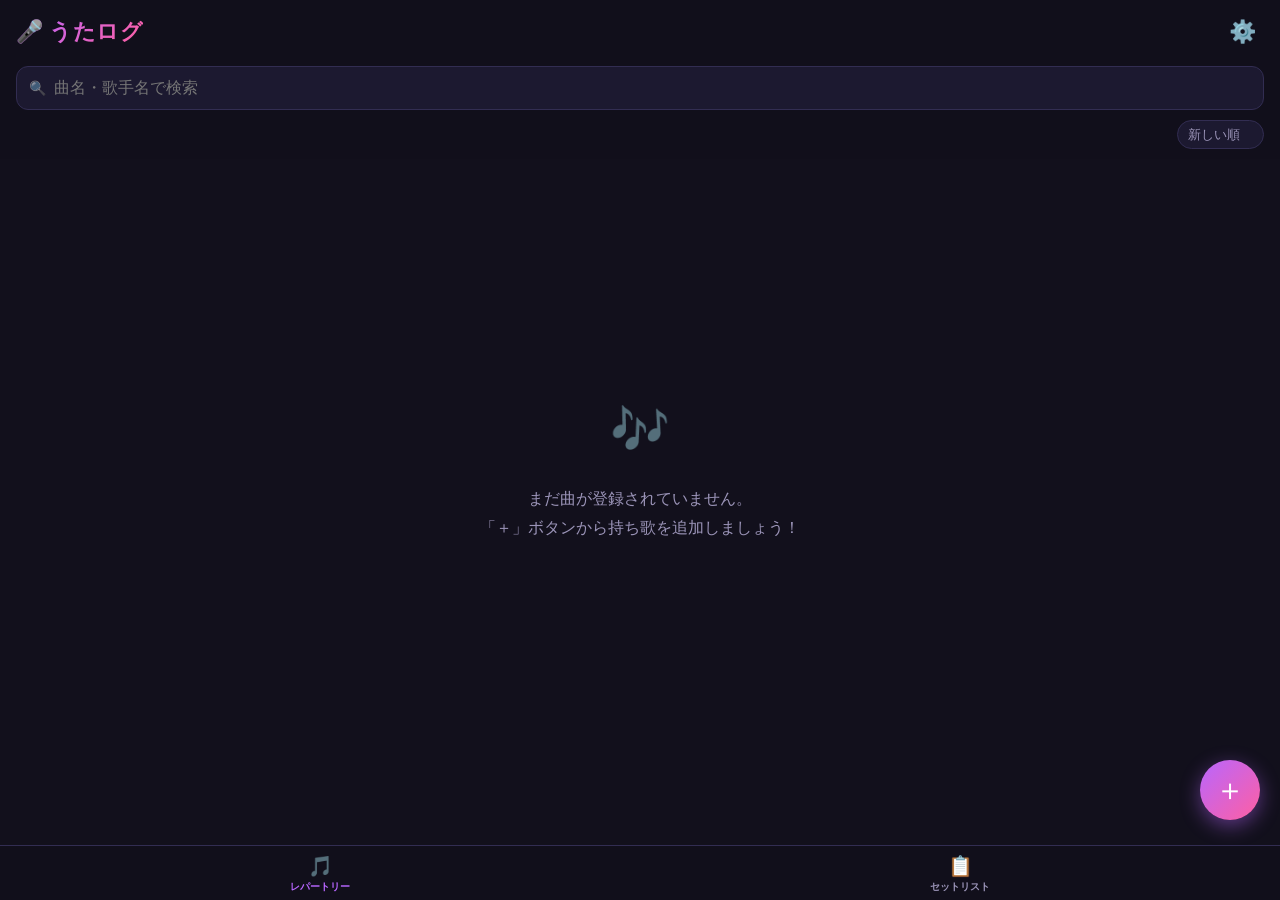
==== index.html @ e5741923 "セットリスト詳細から一覧へ戻りやすく (v4) - 詳細画面の戻るボタンを「← 一覧」のはっきりしたボタンに変更 - 下タブの「セットリスト」再タップでも一覧に戻れるように  Co-Authored-" ====
<!DOCTYPE html>
<html lang="ja">
<head>
<meta charset="UTF-8">
<meta name="viewport" content="width=device-width, initial-scale=1.0, viewport-fit=cover, user-scalable=no">
<meta name="apple-mobile-web-app-capable" content="yes">
<meta name="apple-mobile-web-app-status-bar-style" content="black-translucent">
<meta name="apple-mobile-web-app-title" content="うたログ">
<meta name="theme-color" content="#12101c">
<title>うたログ - カラオケレパートリー</title>
<link rel="manifest" href="manifest.json">
<link rel="apple-touch-icon" href="icons/icon-180.png">
<link rel="icon" href="icons/icon-180.png">
<link rel="stylesheet" href="css/style.css">
</head>
<body>

<header class="app-header">
  <h1 class="app-title"><span class="logo-mic">🎤</span>うたログ</h1>
  <button id="btnSettings" class="icon-btn" aria-label="設定">⚙️</button>
</header>

<!-- レパートリー画面 -->
<div id="listView">
  <div class="search-area">
    <div class="search-box">
      <span class="search-icon">🔍</span>
      <input type="search" id="searchInput" placeholder="曲名・歌手名で検索" autocomplete="off">
      <button id="btnClearSearch" class="clear-btn hidden" aria-label="クリア">✕</button>
    </div>
    <div class="filter-row">
      <div id="tagFilter" class="tag-scroll"></div>
      <select id="sortSelect" class="sort-select" aria-label="並び替え">
        <option value="new">新しい順</option>
        <option value="old">古い順</option>
        <option value="title">曲名順</option>
        <option value="artist">歌手名順</option>
        <option value="rating">得意順</option>
        <option value="score">スコア順</option>
        <option value="gobusata">ご無沙汰順</option>
      </select>
    </div>
  </div>

  <main id="songList" class="song-list"></main>

  <div id="emptyState" class="empty-state hidden">
    <div class="empty-icon">🎶</div>
    <p id="emptyMessage">まだ曲が登録されていません。<br>「＋」ボタンから持ち歌を追加しましょう！</p>
  </div>

  <button id="btnAdd" class="fab" aria-label="曲を追加">＋</button>
</div>

<!-- セットリスト画面 -->
<div id="setlistView" class="hidden">

  <!-- リスト一覧（YouTube再生リスト風） -->
  <div id="plListView">
    <div class="setlist-head">
      <button id="btnNewSetlist" class="settings-btn new-list-btn">＋ 新しいセットリスト</button>
    </div>
    <main id="plList" class="song-list"></main>
    <div id="plEmpty" class="empty-state hidden">
      <div class="empty-icon">📋</div>
      <p>セットリストはまだありません。<br>「＋」から作成するか、曲の 📋 から追加できます。</p>
    </div>
  </div>

  <!-- リスト詳細 -->
  <div id="plDetailView" class="hidden">
    <div class="pl-detail-head">
      <button id="btnPlBack" class="back-btn" aria-label="セットリスト一覧に戻る">← 一覧</button>
      <div class="pl-detail-title">
        <h2 id="plName"></h2>
        <span id="plSub" class="pl-sub"></span>
      </div>
      <button id="btnPlRename" class="icon-btn" aria-label="名前を変更">✏️</button>
      <button id="btnPlDelete" class="icon-btn" aria-label="リストを削除">🗑️</button>
    </div>
    <div class="setlist-actions">
      <button id="btnClearDone" class="mini-btn">✓済みをクリア</button>
      <button id="btnClearSetlist" class="mini-btn">全曲外す</button>
    </div>
    <main id="setlistList" class="song-list"></main>
    <div id="setlistEmpty" class="empty-state hidden">
      <div class="empty-icon">🎶</div>
      <p>このリストは空です。<br>レパートリーの曲の 📋 から追加しましょう。</p>
    </div>
  </div>
</div>

<!-- 下部タブバー -->
<nav class="tab-bar">
  <button id="tabList" class="tab-btn active">🎵<span>レパートリー</span></button>
  <button id="tabSetlist" class="tab-btn">📋<span>セットリスト</span><span id="setlistBadge" class="badge hidden"></span></button>
</nav>

<!-- 曲追加・編集モーダル -->
<div id="editModal" class="modal-overlay hidden">
  <div class="modal sheet">
    <div class="sheet-handle"></div>
    <div class="modal-header">
      <button id="btnCancelEdit" class="text-btn">キャンセル</button>
      <h2 id="editModalTitle">曲を追加</h2>
      <button id="btnSaveEdit" class="text-btn primary">保存</button>
    </div>
    <div class="modal-body">
      <div class="field suggest-wrap">
        <label for="inputTitle">曲名 <span class="req">必須</span></label>
        <input type="text" id="inputTitle" placeholder="曲名を入力（候補が表示されます）" autocomplete="off">
        <div id="suggestBox" class="suggest-box hidden"></div>
      </div>
      <div class="field">
        <label for="inputArtist">歌手名</label>
        <input type="text" id="inputArtist" placeholder="歌手名" autocomplete="off">
      </div>

      <div class="field">
        <label>得意キー</label>
        <div class="key-stepper">
          <button type="button" id="keyMinus" class="step-btn">−</button>
          <span id="keyValue" class="key-value">原曲</span>
          <button type="button" id="keyPlus" class="step-btn">＋</button>
          <button type="button" id="keyReset" class="text-btn small">リセット</button>
        </div>
      </div>

      <div class="field">
        <label>得意度</label>
        <div id="ratingStars" class="rating-stars">
          <button type="button" data-star="1">★</button>
          <button type="button" data-star="2">★</button>
          <button type="button" data-star="3">★</button>
        </div>
      </div>

      <div class="field">
        <label>採点スコア</label>
        <div id="bestScore" class="best-score hidden"></div>
        <div class="tag-add-row">
          <input type="number" id="inputScore" placeholder="例: 92.5" step="0.1" min="0" max="100" inputmode="decimal">
          <button type="button" id="btnAddScore" class="mini-btn">記録</button>
        </div>
        <div id="scoreHistory" class="score-history"></div>
      </div>

      <div class="field">
        <label>歌唱記録</label>
        <div class="sung-row">
          <span id="sungInfo" class="sung-info">まだ記録なし</span>
          <div class="sung-btns">
            <button type="button" id="btnSungUndo" class="mini-btn">取り消し −1</button>
            <button type="button" id="btnSungToday" class="mini-btn">今日歌った +1</button>
          </div>
        </div>
      </div>

      <div class="field">
        <label>タグ</label>
        <div id="tagPicker" class="tag-picker"></div>
        <div class="tag-add-row">
          <input type="text" id="inputNewTag" placeholder="新しいタグ" autocomplete="off">
          <button type="button" id="btnAddTag" class="mini-btn">追加</button>
        </div>
      </div>

      <div class="field">
        <label for="inputMemo">メモ</label>
        <textarea id="inputMemo" rows="3" placeholder="サビ前で息継ぎ、デンモクの番号 など"></textarea>
      </div>

      <button type="button" id="btnEditToSetlist" class="settings-btn hidden">📋 セットリストに追加…</button>
      <button type="button" id="btnDelete" class="danger-btn hidden">この曲を削除</button>
    </div>
  </div>
</div>

<!-- セットリスト選択ピッカー -->
<div id="pickerModal" class="modal-overlay hidden">
  <div class="modal sheet">
    <div class="sheet-handle"></div>
    <div class="modal-header">
      <span></span>
      <h2>セットリストに追加</h2>
      <button id="btnClosePicker" class="text-btn primary">閉じる</button>
    </div>
    <div class="modal-body">
      <div id="pickerList" class="picker-list"></div>
      <button id="btnPickerNew" class="settings-btn">＋ 新しいセットリストを作って追加</button>
      <p class="hint">タップで追加/解除できます。</p>
    </div>
  </div>
</div>

<!-- 設定モーダル -->
<div id="settingsModal" class="modal-overlay hidden">
  <div class="modal sheet">
    <div class="sheet-handle"></div>
    <div class="modal-header">
      <span></span>
      <h2>設定</h2>
      <button id="btnCloseSettings" class="text-btn primary">閉じる</button>
    </div>
    <div class="modal-body">
      <p class="stats" id="statsText"></p>
      <div class="settings-group">
        <h3>共有</h3>
        <button id="btnOpenShare" class="settings-btn">🔗 レパートリーを共有</button>
        <p class="hint">曲リストをリンクやQRコードにして友だちに渡せます（キー・タグ込み、メモとスコアは含みません）。</p>
      </div>
      <div class="settings-group">
        <h3>バックアップ</h3>
        <button id="btnExport" class="settings-btn">📤 JSONエクスポート</button>
        <button id="btnImport" class="settings-btn">📥 JSONインポート</button>
        <input type="file" id="importFile" accept=".json,application/json" class="hidden">
        <p class="hint">機種変更やバックアップ用にデータを書き出し・読み込みできます。インポートは既存データに追加されます（同じ曲名+歌手名はスキップ）。</p>
      </div>
      <div class="settings-group">
        <h3>タグの管理</h3>
        <div id="tagManager" class="tag-manager"></div>
        <p class="hint">タグをタップすると削除できます（曲からも外れます）。</p>
      </div>
    </div>
  </div>
</div>

<!-- 共有モーダル -->
<div id="shareModal" class="modal-overlay hidden">
  <div class="modal sheet">
    <div class="sheet-handle"></div>
    <div class="modal-header">
      <span></span>
      <h2>レパートリー共有</h2>
      <button id="btnCloseShare" class="text-btn primary">閉じる</button>
    </div>
    <div class="modal-body">
      <div class="field">
        <label for="shareScope">共有する範囲</label>
        <select id="shareScope" class="share-scope">
          <option value="all">全曲</option>
          <option value="filtered">今の絞り込み結果</option>
        </select>
      </div>
      <button id="btnMakeShare" class="settings-btn">🔗 共有リンクを作成</button>
      <div id="shareResult" class="hidden">
        <textarea id="shareUrl" class="share-url" rows="3" readonly></textarea>
        <button id="btnCopyShare" class="settings-btn">📋 リンクをコピー</button>
        <button id="btnNativeShare" class="settings-btn hidden">📱 共有…（LINE・メール等）</button>
        <div id="qrBox" class="qr-box"></div>
      </div>
    </div>
  </div>
</div>

<!-- 共有受け取りモーダル -->
<div id="receiveModal" class="modal-overlay hidden">
  <div class="modal sheet">
    <div class="sheet-handle"></div>
    <div class="modal-header">
      <button id="btnCloseReceive" class="text-btn">閉じる</button>
      <h2>共有されたリスト</h2>
      <button id="btnImportReceive" class="text-btn primary">取り込む</button>
    </div>
    <div class="modal-body">
      <p class="stats" id="receiveInfo"></p>
      <div id="receiveList" class="receive-list"></div>
      <p class="hint">「取り込む」で自分のレパートリーに追加されます（同じ曲名+歌手名はスキップ）。</p>
    </div>
  </div>
</div>

<div id="toast" class="toast hidden"></div>

<script src="js/vendor/qrcode.min.js"></script>
<script src="js/db.js"></script>
<script src="js/itunes.js"></script>
<script src="js/app.js"></script>
</body>
</html>
---- css/style.css ----
:root {
  --bg: #12101c;
  --bg-elev: #1c1930;
  --bg-elev2: #262242;
  --text: #f0edfa;
  --text-dim: #9b94b8;
  --accent: #b866ff;
  --accent2: #ff5fa2;
  --accent-grad: linear-gradient(135deg, #b866ff, #ff5fa2);
  --border: #322d52;
  --danger: #ff5f6b;
  --radius: 14px;
  --safe-top: env(safe-area-inset-top, 0px);
  --safe-bottom: env(safe-area-inset-bottom, 0px);
}

* { box-sizing: border-box; margin: 0; padding: 0; -webkit-tap-highlight-color: transparent; }

html, body {
  background: var(--bg);
  color: var(--text);
  font-family: -apple-system, BlinkMacSystemFont, "Hiragino Sans", "Noto Sans JP", sans-serif;
  overscroll-behavior-y: none;
}

.hidden { display: none !important; }

/* ---------- ヘッダー ---------- */
.app-header {
  position: sticky;
  top: 0;
  z-index: 20;
  display: flex;
  align-items: center;
  justify-content: space-between;
  padding: calc(10px + var(--safe-top)) 16px 8px;
  background: rgba(18, 16, 28, 0.92);
  backdrop-filter: blur(12px);
  -webkit-backdrop-filter: blur(12px);
}

.app-title {
  font-size: 22px;
  font-weight: 800;
  background: var(--accent-grad);
  -webkit-background-clip: text;
  background-clip: text;
  -webkit-text-fill-color: transparent;
  letter-spacing: 0.02em;
}

.logo-mic { -webkit-text-fill-color: initial; margin-right: 6px; }

.icon-btn {
  background: none;
  border: none;
  font-size: 22px;
  min-width: 44px;
  min-height: 44px;
  cursor: pointer;
}

/* ---------- 検索エリア ---------- */
.search-area {
  position: sticky;
  top: calc(52px + var(--safe-top));
  z-index: 19;
  padding: 4px 16px 10px;
  background: rgba(18, 16, 28, 0.92);
  backdrop-filter: blur(12px);
  -webkit-backdrop-filter: blur(12px);
}

.search-box {
  display: flex;
  align-items: center;
  background: var(--bg-elev);
  border: 1px solid var(--border);
  border-radius: 12px;
  padding: 0 12px;
}

.search-icon { font-size: 14px; opacity: 0.6; }

.search-box input {
  flex: 1;
  background: none;
  border: none;
  outline: none;
  color: var(--text);
  font-size: 16px;
  padding: 12px 8px;
  min-width: 0;
}
.search-box input::-webkit-search-cancel-button { display: none; }

.clear-btn {
  background: var(--bg-elev2);
  border: none;
  color: var(--text-dim);
  border-radius: 50%;
  width: 24px;
  height: 24px;
  font-size: 12px;
  cursor: pointer;
}

.filter-row {
  display: flex;
  align-items: center;
  gap: 8px;
  margin-top: 10px;
}

.tag-scroll {
  flex: 1;
  display: flex;
  gap: 6px;
  overflow-x: auto;
  scrollbar-width: none;
  padding-bottom: 2px;
}
.tag-scroll::-webkit-scrollbar { display: none; }

.tag-chip {
  flex-shrink: 0;
  background: var(--bg-elev);
  border: 1px solid var(--border);
  color: var(--text-dim);
  border-radius: 999px;
  padding: 6px 14px;
  font-size: 13px;
  cursor: pointer;
  white-space: nowrap;
  transition: all 0.15s;
}

.tag-chip.active {
  background: var(--accent-grad);
  border-color: transparent;
  color: #fff;
  font-weight: 700;
}

.sort-select {
  flex-shrink: 0;
  background: var(--bg-elev);
  border: 1px solid var(--border);
  color: var(--text-dim);
  border-radius: 999px;
  padding: 6px 10px;
  font-size: 13px;
  outline: none;
  -webkit-appearance: none;
  appearance: none;
}

/* ---------- 曲リスト ---------- */
.song-list {
  padding: 8px 16px calc(160px + var(--safe-bottom));
  display: flex;
  flex-direction: column;
  gap: 10px;
}

.song-card {
  display: flex;
  gap: 12px;
  background: var(--bg-elev);
  border: 1px solid var(--border);
  border-radius: var(--radius);
  padding: 12px;
  cursor: pointer;
  transition: transform 0.1s;
}
.song-card:active { transform: scale(0.98); }

.song-art {
  width: 56px;
  height: 56px;
  border-radius: 10px;
  flex-shrink: 0;
  object-fit: cover;
  background: var(--bg-elev2);
}

.song-art.placeholder {
  display: flex;
  align-items: center;
  justify-content: center;
  font-size: 24px;
}

.song-info { flex: 1; min-width: 0; }

.song-title-row {
  display: flex;
  align-items: baseline;
  gap: 8px;
}

.song-title {
  font-size: 16px;
  font-weight: 700;
  overflow: hidden;
  text-overflow: ellipsis;
  white-space: nowrap;
}

.song-artist {
  font-size: 13px;
  color: var(--text-dim);
  overflow: hidden;
  text-overflow: ellipsis;
  white-space: nowrap;
  margin-top: 2px;
}

.song-meta {
  display: flex;
  align-items: center;
  flex-wrap: wrap;
  gap: 6px;
  margin-top: 7px;
}

.key-badge {
  background: var(--bg-elev2);
  color: var(--accent);
  border-radius: 6px;
  padding: 2px 8px;
  font-size: 12px;
  font-weight: 700;
}

.rating-badge { color: #ffcf5f; font-size: 12px; letter-spacing: 1px; }

.mini-tag {
  background: rgba(184, 102, 255, 0.14);
  color: var(--accent);
  border-radius: 999px;
  padding: 2px 9px;
  font-size: 11px;
}

.memo-mark { font-size: 12px; opacity: 0.7; }

.song-tags {
  display: flex;
  flex-wrap: wrap;
  gap: 6px;
  margin-top: 6px;
}

/* ---------- 空状態 ---------- */
.empty-state {
  text-align: center;
  padding: 60px 30px;
  color: var(--text-dim);
  line-height: 1.8;
}
.empty-icon { font-size: 48px; margin-bottom: 12px; }

/* ---------- FAB ---------- */
.fab {
  position: fixed;
  right: 20px;
  bottom: calc(80px + var(--safe-bottom));
  width: 60px;
  height: 60px;
  border-radius: 50%;
  border: none;
  background: var(--accent-grad);
  color: #fff;
  font-size: 30px;
  font-weight: 400;
  cursor: pointer;
  box-shadow: 0 6px 20px rgba(184, 102, 255, 0.45);
  z-index: 25;
  transition: transform 0.1s;
}
.fab:active { transform: scale(0.92); }

/* ---------- モーダル ---------- */
.modal-overlay {
  position: fixed;
  inset: 0;
  background: rgba(0, 0, 0, 0.6);
  z-index: 50;
  display: flex;
  align-items: flex-end;
  justify-content: center;
}

.modal.sheet {
  width: 100%;
  max-width: 560px;
  max-height: 92vh;
  max-height: 92dvh;
  background: var(--bg-elev);
  border-radius: 20px 20px 0 0;
  display: flex;
  flex-direction: column;
  animation: slideUp 0.25s ease-out;
}

@keyframes slideUp {
  from { transform: translateY(40px); opacity: 0; }
  to { transform: translateY(0); opacity: 1; }
}

.sheet-handle {
  width: 40px;
  height: 4px;
  background: var(--border);
  border-radius: 2px;
  margin: 10px auto 0;
  flex-shrink: 0;
}

.modal-header {
  display: grid;
  grid-template-columns: 1fr auto 1fr;
  align-items: center;
  padding: 10px 16px;
  flex-shrink: 0;
}
.modal-header h2 { font-size: 16px; font-weight: 700; text-align: center; }
.modal-header > :first-child { justify-self: start; }
.modal-header > :last-child { justify-self: end; }

.text-btn {
  background: none;
  border: none;
  color: var(--text-dim);
  font-size: 15px;
  padding: 8px;
  min-height: 44px;
  cursor: pointer;
}
.text-btn.primary { color: var(--accent); font-weight: 700; }
.text-btn.small { font-size: 13px; min-height: 32px; }

.modal-body {
  overflow-y: auto;
  padding: 4px 20px calc(30px + var(--safe-bottom));
  -webkit-overflow-scrolling: touch;
}

.field { margin-bottom: 18px; position: relative; }

.field label {
  display: block;
  font-size: 13px;
  font-weight: 700;
  color: var(--text-dim);
  margin-bottom: 7px;
}

.req {
  font-size: 10px;
  color: var(--accent2);
  border: 1px solid var(--accent2);
  border-radius: 4px;
  padding: 1px 4px;
  margin-left: 4px;
  vertical-align: 1px;
}

.field input[type="text"], .field textarea {
  width: 100%;
  background: var(--bg);
  border: 1px solid var(--border);
  border-radius: 10px;
  color: var(--text);
  font-size: 16px;
  padding: 12px;
  outline: none;
  font-family: inherit;
  resize: none;
}
.field input:focus, .field textarea:focus { border-color: var(--accent); }

/* サジェスト */
.suggest-wrap { position: relative; }
.suggest-box {
  position: absolute;
  left: 0;
  right: 0;
  top: 100%;
  margin-top: 4px;
  background: var(--bg-elev2);
  border: 1px solid var(--border);
  border-radius: 10px;
  overflow: hidden;
  z-index: 10;
  max-height: 240px;
  overflow-y: auto;
  box-shadow: 0 8px 24px rgba(0, 0, 0, 0.5);
}

.suggest-item {
  display: flex;
  align-items: center;
  gap: 10px;
  padding: 9px 12px;
  cursor: pointer;
  border-bottom: 1px solid var(--border);
}
.suggest-item:last-child { border-bottom: none; }
.suggest-item:active { background: var(--bg-elev); }

.suggest-art {
  width: 38px;
  height: 38px;
  border-radius: 6px;
  flex-shrink: 0;
  background: var(--bg);
}

.suggest-text { min-width: 0; }
.suggest-title {
  font-size: 14px;
  font-weight: 600;
  overflow: hidden;
  text-overflow: ellipsis;
  white-space: nowrap;
}
.suggest-artist {
  font-size: 12px;
  color: var(--text-dim);
  overflow: hidden;
  text-overflow: ellipsis;
  white-space: nowrap;
}

.suggest-note {
  padding: 8px 12px;
  font-size: 12px;
  color: var(--text-dim);
  text-align: center;
}

/* キー ステッパー */
.key-stepper {
  display: flex;
  align-items: center;
  gap: 12px;
}

.step-btn {
  width: 44px;
  height: 44px;
  border-radius: 50%;
  border: 1px solid var(--border);
  background: var(--bg);
  color: var(--accent);
  font-size: 22px;
  cursor: pointer;
}
.step-btn:active { background: var(--bg-elev2); }

.key-value {
  min-width: 64px;
  text-align: center;
  font-size: 18px;
  font-weight: 800;
  color: var(--accent);
}

/* 得意度 */
.rating-stars { display: flex; gap: 4px; }
.rating-stars button {
  background: none;
  border: none;
  font-size: 28px;
  color: var(--border);
  cursor: pointer;
  min-width: 44px;
  min-height: 44px;
}
.rating-stars button.on { color: #ffcf5f; }

/* タグピッカー */
.tag-picker {
  display: flex;
  flex-wrap: wrap;
  gap: 8px;
  margin-bottom: 10px;
}

.tag-picker .tag-chip { font-size: 14px; padding: 8px 16px; }

.tag-add-row { display: flex; gap: 8px; }
.tag-add-row input {
  flex: 1;
  background: var(--bg);
  border: 1px solid var(--border);
  border-radius: 10px;
  color: var(--text);
  font-size: 16px;
  padding: 10px 12px;
  outline: none;
  min-width: 0;
}

.mini-btn {
  background: var(--bg-elev2);
  border: 1px solid var(--border);
  color: var(--accent);
  border-radius: 10px;
  padding: 0 18px;
  font-size: 14px;
  font-weight: 700;
  cursor: pointer;
  min-height: 44px;
}

.danger-btn {
  width: 100%;
  background: rgba(255, 95, 107, 0.12);
  border: 1px solid rgba(255, 95, 107, 0.4);
  color: var(--danger);
  border-radius: 12px;
  padding: 14px;
  font-size: 15px;
  font-weight: 700;
  cursor: pointer;
  margin-top: 8px;
}

/* ---------- 設定 ---------- */
.stats {
  text-align: center;
  color: var(--text-dim);
  font-size: 14px;
  margin-bottom: 18px;
}

.settings-group { margin-bottom: 24px; }
.settings-group h3 {
  font-size: 13px;
  color: var(--text-dim);
  margin-bottom: 10px;
}

.settings-btn {
  display: block;
  width: 100%;
  background: var(--bg);
  border: 1px solid var(--border);
  color: var(--text);
  border-radius: 12px;
  padding: 14px;
  font-size: 15px;
  text-align: left;
  cursor: pointer;
  margin-bottom: 8px;
}
.settings-btn:active { background: var(--bg-elev2); }

.hint { font-size: 12px; color: var(--text-dim); line-height: 1.6; }

.tag-manager {
  display: flex;
  flex-wrap: wrap;
  gap: 8px;
  margin-bottom: 8px;
}

/* ---------- タブバー ---------- */
.tab-bar {
  position: fixed;
  left: 0;
  right: 0;
  bottom: 0;
  z-index: 30;
  display: flex;
  background: rgba(18, 16, 28, 0.95);
  backdrop-filter: blur(12px);
  -webkit-backdrop-filter: blur(12px);
  border-top: 1px solid var(--border);
  padding-bottom: var(--safe-bottom);
}

.tab-btn {
  position: relative;
  flex: 1;
  background: none;
  border: none;
  color: var(--text-dim);
  font-size: 20px;
  padding: 8px 0 6px;
  cursor: pointer;
  display: flex;
  flex-direction: column;
  align-items: center;
  gap: 2px;
  min-height: 52px;
}
.tab-btn span { font-size: 10px; font-weight: 700; }
.tab-btn.active { color: var(--accent); }

.badge {
  position: absolute;
  top: 4px;
  right: calc(50% - 26px);
  background: var(--accent2);
  color: #fff;
  font-size: 10px;
  font-weight: 800;
  border-radius: 999px;
  min-width: 16px;
  height: 16px;
  line-height: 16px;
  padding: 0 4px;
}

/* ---------- セットリスト ---------- */
.setlist-head { padding: 12px 16px 0; }
.setlist-head .hint { text-align: center; margin-bottom: 10px; }
.setlist-actions { display: flex; gap: 8px; justify-content: center; padding-top: 4px; }

.new-list-btn { margin: 0 0 4px; }

/* リスト一覧（YouTube再生リスト風） */
.pl-row {
  display: flex;
  align-items: center;
  gap: 12px;
  background: var(--bg-elev);
  border: 1px solid var(--border);
  border-radius: var(--radius);
  padding: 10px 12px;
  cursor: pointer;
  width: 100%;
  text-align: left;
  color: var(--text);
  font-family: inherit;
}
.pl-row:active { background: var(--bg-elev2); }

.pl-thumb {
  position: relative;
  width: 100px;
  height: 64px;
  flex-shrink: 0;
  border-radius: 10px;
  overflow: hidden;
  background: var(--bg-elev2);
}
.pl-thumb img {
  width: 100%;
  height: 100%;
  object-fit: cover;
}
.pl-thumb-ph {
  width: 100%;
  height: 100%;
  display: flex;
  align-items: center;
  justify-content: center;
  font-size: 26px;
  opacity: 0.6;
}
.pl-count {
  position: absolute;
  right: 4px;
  bottom: 4px;
  background: rgba(0, 0, 0, 0.75);
  color: #fff;
  font-size: 11px;
  font-weight: 700;
  border-radius: 6px;
  padding: 2px 6px;
}

.pl-meta { flex: 1; min-width: 0; }
.pl-name {
  font-size: 15px;
  font-weight: 700;
  overflow: hidden;
  text-overflow: ellipsis;
  white-space: nowrap;
}
.pl-sub {
  font-size: 12px;
  color: var(--text-dim);
  margin-top: 3px;
  overflow: hidden;
  text-overflow: ellipsis;
  white-space: nowrap;
}
.pl-progress {
  height: 4px;
  background: var(--bg-elev2);
  border-radius: 2px;
  margin-top: 8px;
  overflow: hidden;
}
.pl-progress-bar {
  height: 100%;
  background: var(--accent-grad);
  border-radius: 2px;
}
.pl-chevron {
  flex-shrink: 0;
  color: var(--text-dim);
  font-size: 20px;
}

/* リスト詳細ヘッダー */
.pl-detail-head {
  display: flex;
  align-items: center;
  gap: 8px;
  padding: 10px 12px 0;
}
.back-btn {
  flex-shrink: 0;
  background: var(--bg-elev);
  border: 1px solid var(--border);
  border-radius: 999px;
  color: var(--accent);
  font-size: 14px;
  font-weight: 700;
  padding: 8px 14px;
  min-height: 40px;
  cursor: pointer;
}
.back-btn:active { background: var(--bg-elev2); }
.pl-detail-title { flex: 1; min-width: 0; }
.pl-detail-title h2 {
  font-size: 17px;
  font-weight: 700;
  overflow: hidden;
  text-overflow: ellipsis;
  white-space: nowrap;
}
.pl-detail-title .pl-sub { margin-top: 1px; display: block; }

/* セットリスト選択ピッカー */
.picker-list { margin-bottom: 12px; }
.picker-row {
  display: flex;
  align-items: center;
  gap: 12px;
  width: 100%;
  background: var(--bg);
  border: 1px solid var(--border);
  border-radius: 10px;
  padding: 12px 14px;
  margin-bottom: 8px;
  color: var(--text);
  font-size: 15px;
  font-family: inherit;
  cursor: pointer;
  text-align: left;
}
.picker-row.on {
  border-color: var(--accent);
  background: rgba(184, 102, 255, 0.12);
}
.picker-check {
  width: 24px;
  height: 24px;
  flex-shrink: 0;
  border-radius: 50%;
  border: 2px solid var(--border);
  display: flex;
  align-items: center;
  justify-content: center;
  font-size: 13px;
  color: #fff;
}
.picker-row.on .picker-check {
  background: var(--accent-grad);
  border-color: transparent;
}
.picker-name {
  flex: 1;
  min-width: 0;
  overflow: hidden;
  text-overflow: ellipsis;
  white-space: nowrap;
}
.picker-count {
  flex-shrink: 0;
  color: var(--text-dim);
  font-size: 12px;
}

.sl-item {
  display: flex;
  align-items: center;
  gap: 10px;
  background: var(--bg-elev);
  border: 1px solid var(--border);
  border-radius: var(--radius);
  padding: 10px 12px;
}

.sl-item.done { opacity: 0.55; }
.sl-item.done .song-title { text-decoration: line-through; }

.sl-check {
  width: 34px;
  height: 34px;
  flex-shrink: 0;
  border-radius: 50%;
  border: 2px solid var(--border);
  background: var(--bg);
  color: #fff;
  font-size: 16px;
  cursor: pointer;
}
.sl-check.on {
  background: var(--accent-grad);
  border-color: transparent;
}

.sl-info { flex: 1; min-width: 0; cursor: pointer; }
.sl-info .song-title {
  font-size: 15px;
  overflow: hidden;
  text-overflow: ellipsis;
  white-space: nowrap;
}

.sl-btns { display: flex; gap: 2px; flex-shrink: 0; }
.sl-btns button {
  background: none;
  border: none;
  color: var(--text-dim);
  font-size: 16px;
  width: 32px;
  height: 40px;
  cursor: pointer;
}
.sl-remove { color: var(--danger) !important; }

.sl-quick {
  align-self: center;
  flex-shrink: 0;
  width: 40px;
  height: 40px;
  border-radius: 10px;
  border: 1px solid var(--border);
  background: var(--bg);
  font-size: 17px;
  cursor: pointer;
  opacity: 0.55;
}
.sl-quick.on {
  opacity: 1;
  border-color: var(--accent);
  background: rgba(184, 102, 255, 0.16);
  box-shadow: 0 0 0 1px var(--accent) inset;
}

/* ---------- スコア ---------- */
.score-badge {
  background: rgba(255, 207, 95, 0.12);
  color: #ffcf5f;
  border-radius: 6px;
  padding: 2px 8px;
  font-size: 12px;
  font-weight: 700;
}

.best-score {
  background: rgba(255, 207, 95, 0.1);
  border: 1px solid rgba(255, 207, 95, 0.3);
  color: #ffcf5f;
  border-radius: 10px;
  padding: 8px 12px;
  font-size: 14px;
  margin-bottom: 8px;
}
.best-score strong { font-size: 18px; }

.tag-add-row input[type="number"] {
  flex: 1;
  background: var(--bg);
  border: 1px solid var(--border);
  border-radius: 10px;
  color: var(--text);
  font-size: 16px;
  padding: 10px 12px;
  outline: none;
  min-width: 0;
}

.score-history { margin-top: 8px; }
.score-row {
  display: flex;
  align-items: center;
  gap: 12px;
  padding: 6px 4px;
  border-bottom: 1px solid var(--border);
  font-size: 14px;
}
.score-row:last-child { border-bottom: none; }
.score-date { flex: 1; color: var(--text-dim); font-size: 12px; }
.score-del {
  background: none;
  border: none;
  color: var(--text-dim);
  cursor: pointer;
  font-size: 13px;
  padding: 4px 8px;
}

.sung-row {
  display: flex;
  align-items: center;
  justify-content: space-between;
  gap: 10px;
}
.sung-info { font-size: 14px; color: var(--text-dim); }
.sung-btns { display: flex; gap: 8px; flex-shrink: 0; }
.sung-btns .mini-btn:disabled { opacity: 0.4; cursor: default; }

/* ---------- 共有 ---------- */
.share-scope {
  width: 100%;
  background: var(--bg);
  border: 1px solid var(--border);
  border-radius: 10px;
  color: var(--text);
  font-size: 16px;
  padding: 12px;
  outline: none;
}

.share-url {
  width: 100%;
  background: var(--bg);
  border: 1px solid var(--border);
  border-radius: 10px;
  color: var(--text-dim);
  font-size: 11px;
  padding: 10px;
  margin: 12px 0 8px;
  word-break: break-all;
  resize: none;
}

.qr-box {
  text-align: center;
  margin-top: 12px;
}
.qr-box img {
  background: #fff;
  padding: 12px;
  border-radius: 12px;
  max-width: 220px;
  width: 100%;
  image-rendering: pixelated;
}
.qr-box .hint { margin-top: 8px; }

.receive-list {
  max-height: 40vh;
  overflow-y: auto;
  border: 1px solid var(--border);
  border-radius: 10px;
  margin-bottom: 12px;
}
.receive-row {
  display: flex;
  justify-content: space-between;
  gap: 10px;
  padding: 8px 12px;
  border-bottom: 1px solid var(--border);
  font-size: 14px;
}
.receive-row:last-child { border-bottom: none; }
.receive-title {
  overflow: hidden;
  text-overflow: ellipsis;
  white-space: nowrap;
}
.receive-artist {
  color: var(--text-dim);
  font-size: 12px;
  flex-shrink: 0;
  max-width: 40%;
  overflow: hidden;
  text-overflow: ellipsis;
  white-space: nowrap;
}

/* ---------- トースト ---------- */
.toast {
  position: fixed;
  left: 50%;
  bottom: calc(100px + var(--safe-bottom));
  transform: translateX(-50%);
  background: var(--bg-elev2);
  border: 1px solid var(--border);
  color: var(--text);
  border-radius: 999px;
  padding: 10px 22px;
  font-size: 14px;
  z-index: 100;
  box-shadow: 0 4px 16px rgba(0, 0, 0, 0.4);
  animation: toastIn 0.2s ease-out;
  max-width: 86vw;
  text-align: center;
}

@keyframes toastIn {
  from { opacity: 0; transform: translate(-50%, 8px); }
  to { opacity: 1; transform: translate(-50%, 0); }
}
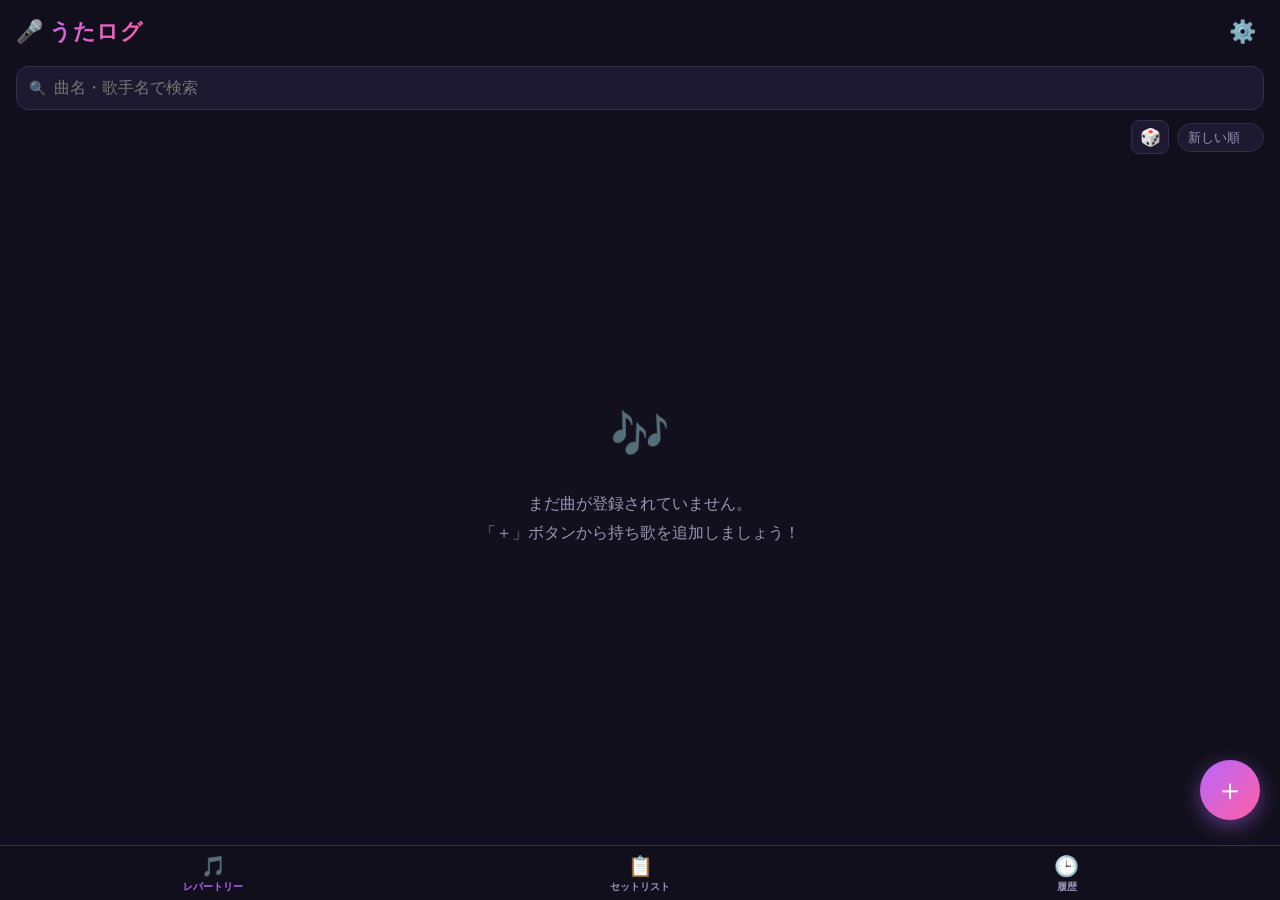
==== commit e65b6794: "履歴タブ・スコアグラフ・ルーレット・YouTubeリンク・かぶりチェック・覚え中フラグ (v10) Co-Authored-By: Claude Opus 4.7 <noreply@anthropic" ====
--- a/index.html
+++ b/index.html
@@ -30,6 +30,7 @@
     </div>
     <div class="filter-row">
       <div id="tagFilter" class="tag-scroll"></div>
+      <button id="btnRoulette" class="dice-btn" aria-label="おまかせ選曲">🎲</button>
       <select id="sortSelect" class="sort-select" aria-label="並び替え">
         <option value="new">新しい順</option>
         <option value="old">古い順</option>
@@ -90,10 +91,20 @@
   </div>
 </div>
 
+<!-- 履歴画面 -->
+<div id="historyView" class="hidden">
+  <main id="historyList" class="history-list"></main>
+  <div id="historyEmpty" class="empty-state hidden">
+    <div class="empty-icon">🕒</div>
+    <p>歌った記録はまだありません。<br>セットリストの✓や「今日歌った +1」で記録されます。</p>
+  </div>
+</div>
+
 <!-- 下部タブバー -->
 <nav class="tab-bar">
   <button id="tabList" class="tab-btn active">🎵<span>レパートリー</span></button>
   <button id="tabSetlist" class="tab-btn">📋<span>セットリスト</span><span id="setlistBadge" class="badge hidden"></span></button>
+  <button id="tabHistory" class="tab-btn">🕒<span>履歴</span></button>
 </nav>
 
 <!-- 曲追加・編集モーダル -->
@@ -111,9 +122,10 @@
         <input type="text" id="inputTitle" placeholder="曲名を入力（候補が表示されます）" autocomplete="off">
         <div id="suggestBox" class="suggest-box hidden"></div>
       </div>
-      <div class="field">
+      <div class="field suggest-wrap">
         <label for="inputArtist">歌手名</label>
-        <input type="text" id="inputArtist" placeholder="歌手名" autocomplete="off">
+        <input type="text" id="inputArtist" placeholder="歌手名（候補が表示されます）" autocomplete="off">
+        <div id="suggestBoxArtist" class="suggest-box hidden"></div>
       </div>
 
       <div class="field">
@@ -127,6 +139,11 @@
       </div>
 
       <div class="field">
+        <label>ステータス</label>
+        <button type="button" id="btnPracticing" class="practice-toggle">📖 覚え中（練習中の曲）</button>
+      </div>
+
+      <div class="field">
         <label>得意度</label>
         <div id="ratingStars" class="rating-stars">
           <button type="button" data-star="1">★</button>
@@ -138,6 +155,7 @@
       <div class="field">
         <label>採点スコア</label>
         <div id="bestScore" class="best-score hidden"></div>
+        <div id="scoreChart" class="score-chart hidden"></div>
         <div class="tag-add-row">
           <input type="number" id="inputScore" placeholder="例: 92.5" step="0.1" min="0" max="100" inputmode="decimal">
           <button type="button" id="btnAddScore" class="mini-btn">記録</button>
@@ -170,6 +188,7 @@
         <textarea id="inputMemo" rows="3" placeholder="サビ前で息継ぎ、デンモクの番号 など"></textarea>
       </div>
 
+      <button type="button" id="btnYoutube" class="settings-btn">▶️ YouTubeで練習動画を探す</button>
       <button type="button" id="btnEditToSetlist" class="settings-btn hidden">📋 セットリストに追加…</button>
       <button type="button" id="btnDelete" class="danger-btn hidden">この曲を削除</button>
     </div>
@@ -189,6 +208,23 @@
       <div id="pickerList" class="picker-list"></div>
       <button id="btnPickerNew" class="settings-btn">＋ 新しいセットリストを作って追加</button>
       <p class="hint">タップで追加/解除できます。</p>
+    </div>
+  </div>
+</div>
+
+<!-- おまかせ選曲ルーレット -->
+<div id="rouletteModal" class="modal-overlay hidden">
+  <div class="modal sheet">
+    <div class="sheet-handle"></div>
+    <div class="modal-header">
+      <span></span>
+      <h2>🎲 おまかせ選曲</h2>
+      <button id="btnRouletteClose" class="text-btn primary">閉じる</button>
+    </div>
+    <div class="modal-body">
+      <div id="rouletteResult" class="roulette-result"></div>
+      <button id="btnSpinAgain" class="settings-btn">🎲 もう一回</button>
+      <p class="hint">今の検索・タグ絞り込みの中から選ばれます。曲をタップすると編集画面が開きます。</p>
     </div>
   </div>
 </div>
--- a/css/style.css
+++ b/css/style.css
@@ -394,9 +394,37 @@
   border-radius: 10px;
   overflow: hidden;
   z-index: 10;
-  max-height: 240px;
+  display: flex;
+  align-items: stretch;
+  box-shadow: 0 8px 24px rgba(0, 0, 0, 0.5);
+}
+
+.suggest-arrows {
+  display: flex;
+  flex-direction: column;
+  flex-shrink: 0;
+  border-right: 1px solid var(--border);
+}
+.suggest-arrows button {
+  flex: 1;
+  width: 42px;
+  min-height: 44px;
+  background: none;
+  border: none;
+  color: var(--text-dim);
+  font-size: 15px;
+  cursor: pointer;
+}
+.suggest-arrows button + button { border-top: 1px solid var(--border); }
+.suggest-arrows button:active { background: var(--bg-elev); color: var(--accent); }
+.suggest-arrows .suggest-close { color: var(--accent); }
+
+.suggest-list {
+  flex: 1;
+  min-width: 0;
+  max-height: 264px;
   overflow-y: auto;
-  box-shadow: 0 8px 24px rgba(0, 0, 0, 0.5);
+  -webkit-overflow-scrolling: touch;
 }
 
 .suggest-item {
@@ -640,41 +668,6 @@
 }
 .pl-row:active { background: var(--bg-elev2); }
 
-.pl-thumb {
-  position: relative;
-  width: 100px;
-  height: 64px;
-  flex-shrink: 0;
-  border-radius: 10px;
-  overflow: hidden;
-  background: var(--bg-elev2);
-}
-.pl-thumb img {
-  width: 100%;
-  height: 100%;
-  object-fit: cover;
-}
-.pl-thumb-ph {
-  width: 100%;
-  height: 100%;
-  display: flex;
-  align-items: center;
-  justify-content: center;
-  font-size: 26px;
-  opacity: 0.6;
-}
-.pl-count {
-  position: absolute;
-  right: 4px;
-  bottom: 4px;
-  background: rgba(0, 0, 0, 0.75);
-  color: #fff;
-  font-size: 11px;
-  font-weight: 700;
-  border-radius: 6px;
-  padding: 2px 6px;
-}
-
 .pl-meta { flex: 1; min-width: 0; }
 .pl-name {
   font-size: 15px;
@@ -1014,3 +1007,164 @@
   from { opacity: 0; transform: translate(-50%, 8px); }
   to { opacity: 1; transform: translate(-50%, 0); }
 }
+
+/* ---------- 履歴画面 ---------- */
+.history-list {
+  padding: 8px 16px calc(160px + var(--safe-bottom));
+}
+.history-date {
+  margin: 14px 0 6px;
+  font-size: 13px;
+  font-weight: 700;
+  color: var(--accent);
+}
+.history-date:first-child { margin-top: 4px; }
+.history-row {
+  display: flex;
+  align-items: center;
+  gap: 10px;
+  padding: 8px 10px;
+  margin-bottom: 6px;
+  background: var(--bg-elev);
+  border: 1px solid var(--border);
+  border-radius: var(--radius);
+  cursor: pointer;
+}
+.history-art {
+  width: 40px;
+  height: 40px;
+  border-radius: 8px;
+  flex-shrink: 0;
+  object-fit: cover;
+  background: var(--bg-elev2);
+}
+.history-art.placeholder {
+  display: flex;
+  align-items: center;
+  justify-content: center;
+  font-size: 18px;
+}
+.history-info { flex: 1; min-width: 0; }
+.history-count {
+  color: var(--accent2);
+  font-size: 12px;
+  font-weight: 700;
+}
+
+/* ---------- スコア推移グラフ ---------- */
+.score-chart {
+  background: var(--bg-elev2);
+  border: 1px solid var(--border);
+  border-radius: 10px;
+  padding: 8px 8px 4px;
+  margin-bottom: 8px;
+}
+.score-chart .hint { text-align: center; margin: 2px 0 4px; }
+.score-svg { display: block; width: 100%; height: auto; }
+.score-svg .grid { stroke: var(--border); stroke-width: 1; }
+.score-svg .axis { fill: var(--text-dim); font-size: 10px; }
+.score-svg .line {
+  fill: none;
+  stroke: var(--accent);
+  stroke-width: 2;
+  stroke-linejoin: round;
+  stroke-linecap: round;
+}
+.score-svg .dots circle { fill: var(--accent2); }
+
+/* ---------- おまかせ選曲 ---------- */
+.dice-btn {
+  flex-shrink: 0;
+  width: 38px;
+  height: 34px;
+  border: 1px solid var(--border);
+  border-radius: 8px;
+  background: var(--bg-elev);
+  font-size: 17px;
+  cursor: pointer;
+}
+.dice-btn:active { background: var(--bg-elev2); }
+.roulette-result {
+  display: flex;
+  flex-direction: column;
+  align-items: center;
+  gap: 6px;
+  padding: 14px 10px 18px;
+  margin-bottom: 12px;
+  background: var(--bg-elev2);
+  border: 1px solid var(--border);
+  border-radius: var(--radius);
+  min-height: 210px;
+  opacity: 0.65;
+  transition: opacity 0.15s;
+}
+.roulette-result.settled {
+  opacity: 1;
+  border-color: var(--accent);
+  cursor: pointer;
+}
+.roulette-art {
+  width: 110px;
+  height: 110px;
+  border-radius: 14px;
+  object-fit: cover;
+  background: var(--bg-elev);
+}
+.roulette-art.placeholder {
+  display: flex;
+  align-items: center;
+  justify-content: center;
+  font-size: 44px;
+}
+.roulette-title {
+  font-size: 17px;
+  font-weight: 700;
+  text-align: center;
+  margin-top: 4px;
+}
+.roulette-artist { color: var(--text-dim); font-size: 13px; }
+.roulette-meta { display: flex; gap: 6px; align-items: center; }
+
+/* ---------- 覚え中 ---------- */
+.practice-toggle {
+  display: block;
+  width: 100%;
+  padding: 10px;
+  border: 1px dashed var(--border);
+  border-radius: 10px;
+  background: none;
+  color: var(--text-dim);
+  font-size: 14px;
+  cursor: pointer;
+  text-align: left;
+}
+.practice-toggle.on {
+  border: 1px solid var(--accent);
+  color: var(--text);
+  background: rgba(184, 102, 255, 0.12);
+}
+.practicing-badge {
+  font-size: 11px;
+  color: #ffc861;
+  white-space: nowrap;
+}
+.tag-chip.practice-chip { border-style: dashed; }
+.tag-chip.practice-chip.active {
+  background: rgba(255, 200, 97, 0.15);
+  border-color: #ffc861;
+  color: #ffc861;
+}
+
+/* ---------- かぶりチェック ---------- */
+.receive-row { align-items: center; }
+.receive-row.have { opacity: 0.55; }
+.receive-flag {
+  flex-shrink: 0;
+  font-size: 10px;
+  font-weight: 700;
+  padding: 2px 6px;
+  border-radius: 6px;
+}
+.receive-flag.flag-new { background: var(--accent-grad); color: #fff; }
+.receive-flag.flag-have { background: var(--bg-elev2); color: var(--text-dim); border: 1px solid var(--border); }
+.receive-row .receive-title { flex: 1; }
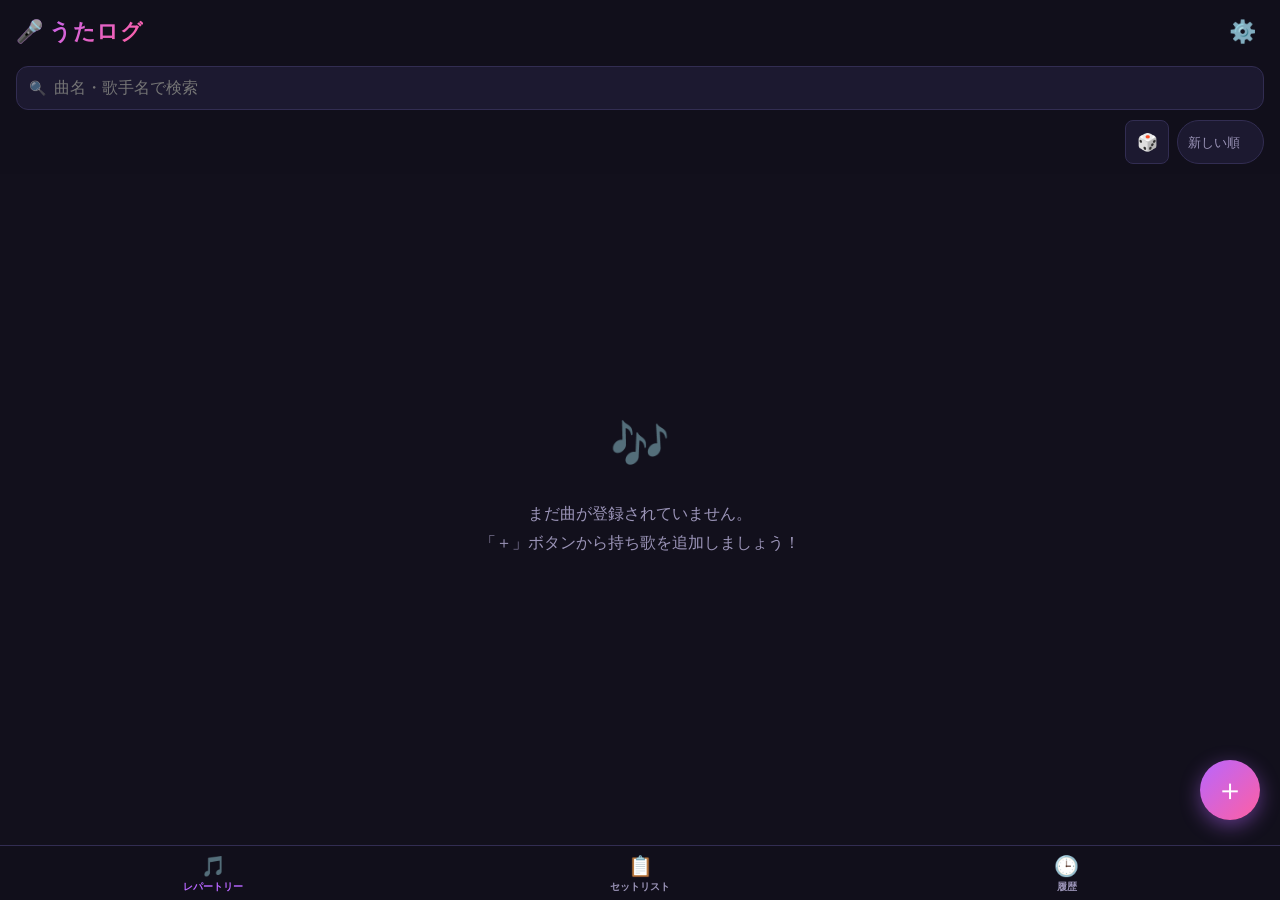
==== commit ca2f4b75: "データ安全性・UX強化: 完全バックアップv2・インポート検証・保存エラー処理・クイック歌唱記録・XSS/画像フォールバック修正 (v13) - バックアップv2: セットリスト込みエクスポート/イン" ====
--- a/index.html
+++ b/index.html
@@ -51,6 +51,7 @@
   </div>
 
   <button id="btnAdd" class="fab" aria-label="曲を追加">＋</button>
+  <div id="kanaJump" class="kana-jump hidden"></div>
 </div>
 
 <!-- セットリスト画面 -->
@@ -109,7 +110,7 @@
 
 <!-- 曲追加・編集モーダル -->
 <div id="editModal" class="modal-overlay hidden">
-  <div class="modal sheet">
+  <div class="modal sheet" role="dialog" aria-modal="true" aria-labelledby="editModalTitle">
     <div class="sheet-handle"></div>
     <div class="modal-header">
       <button id="btnCancelEdit" class="text-btn">キャンセル</button>
@@ -197,7 +198,7 @@
 
 <!-- セットリスト選択ピッカー -->
 <div id="pickerModal" class="modal-overlay hidden">
-  <div class="modal sheet">
+  <div class="modal sheet" role="dialog" aria-modal="true" aria-label="セットリストに追加">
     <div class="sheet-handle"></div>
     <div class="modal-header">
       <span></span>
@@ -212,9 +213,22 @@
   </div>
 </div>
 
+<!-- 統計モーダル -->
+<div id="statsModal" class="modal-overlay hidden">
+  <div class="modal sheet" role="dialog" aria-modal="true" aria-label="統計">
+    <div class="sheet-handle"></div>
+    <div class="modal-header">
+      <span></span>
+      <h2>📊 統計</h2>
+      <button id="btnCloseStats" class="text-btn primary">閉じる</button>
+    </div>
+    <div class="modal-body" id="statsBody"></div>
+  </div>
+</div>
+
 <!-- おまかせ選曲ルーレット -->
 <div id="rouletteModal" class="modal-overlay hidden">
-  <div class="modal sheet">
+  <div class="modal sheet" role="dialog" aria-modal="true" aria-label="おまかせ選曲">
     <div class="sheet-handle"></div>
     <div class="modal-header">
       <span></span>
@@ -231,7 +245,7 @@
 
 <!-- 設定モーダル -->
 <div id="settingsModal" class="modal-overlay hidden">
-  <div class="modal sheet">
+  <div class="modal sheet" role="dialog" aria-modal="true" aria-label="設定">
     <div class="sheet-handle"></div>
     <div class="modal-header">
       <span></span>
@@ -240,6 +254,10 @@
     </div>
     <div class="modal-body">
       <p class="stats" id="statsText"></p>
+      <div class="settings-group">
+        <h3>統計</h3>
+        <button id="btnOpenStats" class="settings-btn">📊 統計を見る</button>
+      </div>
       <div class="settings-group">
         <h3>共有</h3>
         <button id="btnOpenShare" class="settings-btn">🔗 レパートリーを共有</button>
@@ -250,7 +268,14 @@
         <button id="btnExport" class="settings-btn">📤 JSONエクスポート</button>
         <button id="btnImport" class="settings-btn">📥 JSONインポート</button>
         <input type="file" id="importFile" accept=".json,application/json" class="hidden">
-        <p class="hint">機種変更やバックアップ用にデータを書き出し・読み込みできます。インポートは既存データに追加されます（同じ曲名+歌手名はスキップ）。</p>
+        <p id="backupStatus" class="hint"></p>
+        <p class="hint">曲・履歴・セットリストをファイルへ書き出します。インポートは既存データに追加されます（同じ曲名+歌手名はスキップ）。</p>
+      </div>
+      <div class="settings-group">
+        <h3>端末内データ</h3>
+        <button id="btnPersistStorage" class="settings-btn hidden">🛡️ 端末保存を保護</button>
+        <p id="storageStatus" class="hint">保存状態を確認中です…</p>
+        <p class="hint">データはクラウドではなく、この端末内に保存されます。大切なデータは定期的にバックアップしてください。</p>
       </div>
       <div class="settings-group">
         <h3>タグの管理</h3>
@@ -263,7 +288,7 @@
 
 <!-- 共有モーダル -->
 <div id="shareModal" class="modal-overlay hidden">
-  <div class="modal sheet">
+  <div class="modal sheet" role="dialog" aria-modal="true" aria-label="レパートリー共有">
     <div class="sheet-handle"></div>
     <div class="modal-header">
       <span></span>
@@ -291,7 +316,7 @@
 
 <!-- 共有受け取りモーダル -->
 <div id="receiveModal" class="modal-overlay hidden">
-  <div class="modal sheet">
+  <div class="modal sheet" role="dialog" aria-modal="true" aria-label="共有されたリスト">
     <div class="sheet-handle"></div>
     <div class="modal-header">
       <button id="btnCloseReceive" class="text-btn">閉じる</button>
@@ -311,6 +336,7 @@
 <script src="js/vendor/qrcode.min.js"></script>
 <script src="js/db.js"></script>
 <script src="js/itunes.js"></script>
+<script src="js/data.js"></script>
 <script src="js/app.js"></script>
 </body>
 </html>
--- a/css/style.css
+++ b/css/style.css
@@ -99,8 +99,8 @@
   border: none;
   color: var(--text-dim);
   border-radius: 50%;
-  width: 24px;
-  height: 24px;
+  width: 44px;
+  height: 44px;
   font-size: 12px;
   cursor: pointer;
 }
@@ -133,6 +133,7 @@
   cursor: pointer;
   white-space: nowrap;
   transition: all 0.15s;
+  min-height: 44px;
 }
 
 .tag-chip.active {
@@ -153,6 +154,7 @@
   outline: none;
   -webkit-appearance: none;
   appearance: none;
+  min-height: 44px;
 }
 
 /* ---------- 曲リスト ---------- */
@@ -446,6 +448,13 @@
   background: var(--bg);
 }
 
+.suggest-art.placeholder {
+  display: flex;
+  align-items: center;
+  justify-content: center;
+  font-size: 18px;
+}
+
 .suggest-text { min-width: 0; }
 .suggest-title {
   font-size: 14px;
@@ -797,8 +806,8 @@
 .sl-item.done .song-title { text-decoration: line-through; }
 
 .sl-check {
-  width: 34px;
-  height: 34px;
+  width: 44px;
+  height: 44px;
   flex-shrink: 0;
   border-radius: 50%;
   border: 2px solid var(--border);
@@ -826,8 +835,8 @@
   border: none;
   color: var(--text-dim);
   font-size: 16px;
-  width: 32px;
-  height: 40px;
+  width: 44px;
+  height: 44px;
   cursor: pointer;
 }
 .sl-remove { color: var(--danger) !important; }
@@ -835,8 +844,8 @@
 .sl-quick {
   align-self: center;
   flex-shrink: 0;
-  width: 40px;
-  height: 40px;
+  width: 44px;
+  height: 44px;
   border-radius: 10px;
   border: 1px solid var(--border);
   background: var(--bg);
@@ -850,6 +859,26 @@
   background: rgba(184, 102, 255, 0.16);
   box-shadow: 0 0 0 1px var(--accent) inset;
 }
+
+.song-quick-actions {
+  align-self: center;
+  display: flex;
+  flex-direction: column;
+  gap: 6px;
+  flex-shrink: 0;
+}
+
+.sung-quick {
+  width: 44px;
+  height: 44px;
+  border-radius: 10px;
+  border: 1px solid rgba(255, 95, 162, 0.5);
+  background: rgba(255, 95, 162, 0.12);
+  font-size: 18px;
+  cursor: pointer;
+}
+
+.sung-quick:disabled { opacity: 0.45; }
 
 /* ---------- スコア ---------- */
 .score-badge {
@@ -1001,6 +1030,20 @@
   animation: toastIn 0.2s ease-out;
   max-width: 86vw;
   text-align: center;
+  display: flex;
+  align-items: center;
+  gap: 12px;
+}
+
+.toast-action {
+  min-height: 36px;
+  padding: 4px 10px;
+  border: none;
+  border-radius: 999px;
+  background: var(--accent);
+  color: #fff;
+  font-weight: 700;
+  flex-shrink: 0;
 }
 
 @keyframes toastIn {
@@ -1075,8 +1118,8 @@
 /* ---------- おまかせ選曲 ---------- */
 .dice-btn {
   flex-shrink: 0;
-  width: 38px;
-  height: 34px;
+  width: 44px;
+  height: 44px;
   border: 1px solid var(--border);
   border-radius: 8px;
   background: var(--bg-elev);
@@ -1168,3 +1211,153 @@
 .receive-flag.flag-new { background: var(--accent-grad); color: #fff; }
 .receive-flag.flag-have { background: var(--bg-elev2); color: var(--text-dim); border: 1px solid var(--border); }
 .receive-row .receive-title { flex: 1; }
+
+/* ---------- v11: 統計・再演・50音ジャンプ ---------- */
+.history-date {
+  display: flex;
+  align-items: center;
+  justify-content: space-between;
+  gap: 8px;
+}
+.history-replay {
+  border: 1px solid var(--border);
+  background: var(--bg-elev);
+  color: var(--accent);
+  font-size: 12px;
+  font-weight: 700;
+  padding: 5px 10px;
+  border-radius: 999px;
+}
+.history-replay:active { background: var(--bg-elev2); }
+
+.stat-summary {
+  display: grid;
+  grid-template-columns: repeat(4, 1fr);
+  gap: 8px;
+  margin-bottom: 16px;
+}
+.stat-cell {
+  background: var(--bg-elev);
+  border: 1px solid var(--border);
+  border-radius: var(--radius);
+  padding: 10px 4px;
+  text-align: center;
+  display: flex;
+  flex-direction: column;
+  gap: 2px;
+}
+.stat-cell strong {
+  font-size: 20px;
+  color: var(--accent);
+}
+.stat-cell span {
+  font-size: 11px;
+  color: var(--text-dim);
+}
+.stat-bar-row {
+  display: flex;
+  align-items: center;
+  gap: 8px;
+  padding: 5px 0;
+}
+.stat-bar-label {
+  flex: 0 0 96px;
+  font-size: 13px;
+  white-space: nowrap;
+  overflow: hidden;
+  text-overflow: ellipsis;
+}
+.stat-bar-track {
+  flex: 1;
+  height: 10px;
+  background: var(--bg-elev2);
+  border-radius: 999px;
+  overflow: hidden;
+}
+.stat-bar-fill {
+  height: 100%;
+  background: var(--accent-grad);
+  border-radius: 999px;
+}
+.stat-bar-count {
+  flex: 0 0 44px;
+  text-align: right;
+  font-size: 12px;
+  color: var(--text-dim);
+}
+.stat-months {
+  display: flex;
+  align-items: flex-end;
+  justify-content: space-between;
+  gap: 6px;
+  height: 116px;
+  padding: 4px 2px 0;
+}
+.stat-month {
+  flex: 1;
+  display: flex;
+  flex-direction: column;
+  align-items: center;
+  justify-content: flex-end;
+  gap: 4px;
+  height: 100%;
+}
+.stat-month-count {
+  font-size: 11px;
+  color: var(--accent);
+  font-weight: 700;
+  min-height: 14px;
+}
+.stat-month-bar {
+  width: 60%;
+  max-width: 28px;
+  background: var(--accent-grad);
+  border-radius: 6px 6px 2px 2px;
+}
+.stat-month-label {
+  font-size: 11px;
+  color: var(--text-dim);
+}
+.stat-score-row {
+  display: flex;
+  align-items: center;
+  gap: 10px;
+  padding: 7px 0;
+}
+.stat-rank { font-size: 18px; }
+.stat-score-title {
+  flex: 1;
+  font-size: 14px;
+  white-space: nowrap;
+  overflow: hidden;
+  text-overflow: ellipsis;
+}
+.stat-score-val { color: var(--accent); font-size: 15px; }
+
+.kana-jump {
+  position: fixed;
+  right: 2px;
+  top: 50%;
+  transform: translateY(-50%);
+  display: flex;
+  flex-direction: column;
+  z-index: 40;
+  background: rgba(18, 16, 28, 0.72);
+  border: 1px solid var(--border);
+  border-radius: 999px;
+  padding: 4px 1px;
+  backdrop-filter: blur(6px);
+}
+.kana-jump button {
+  border: none;
+  background: none;
+  color: var(--accent);
+  font-size: 11px;
+  font-weight: 700;
+  width: 26px;
+  padding: 3px 0;
+  line-height: 1;
+}
+.kana-jump button:disabled { color: var(--text-dim); opacity: 0.35; }
+.kana-jump button:active:not(:disabled) { color: var(--accent2); }
+.song-card { scroll-margin-top: calc(118px + var(--safe-top)); }
